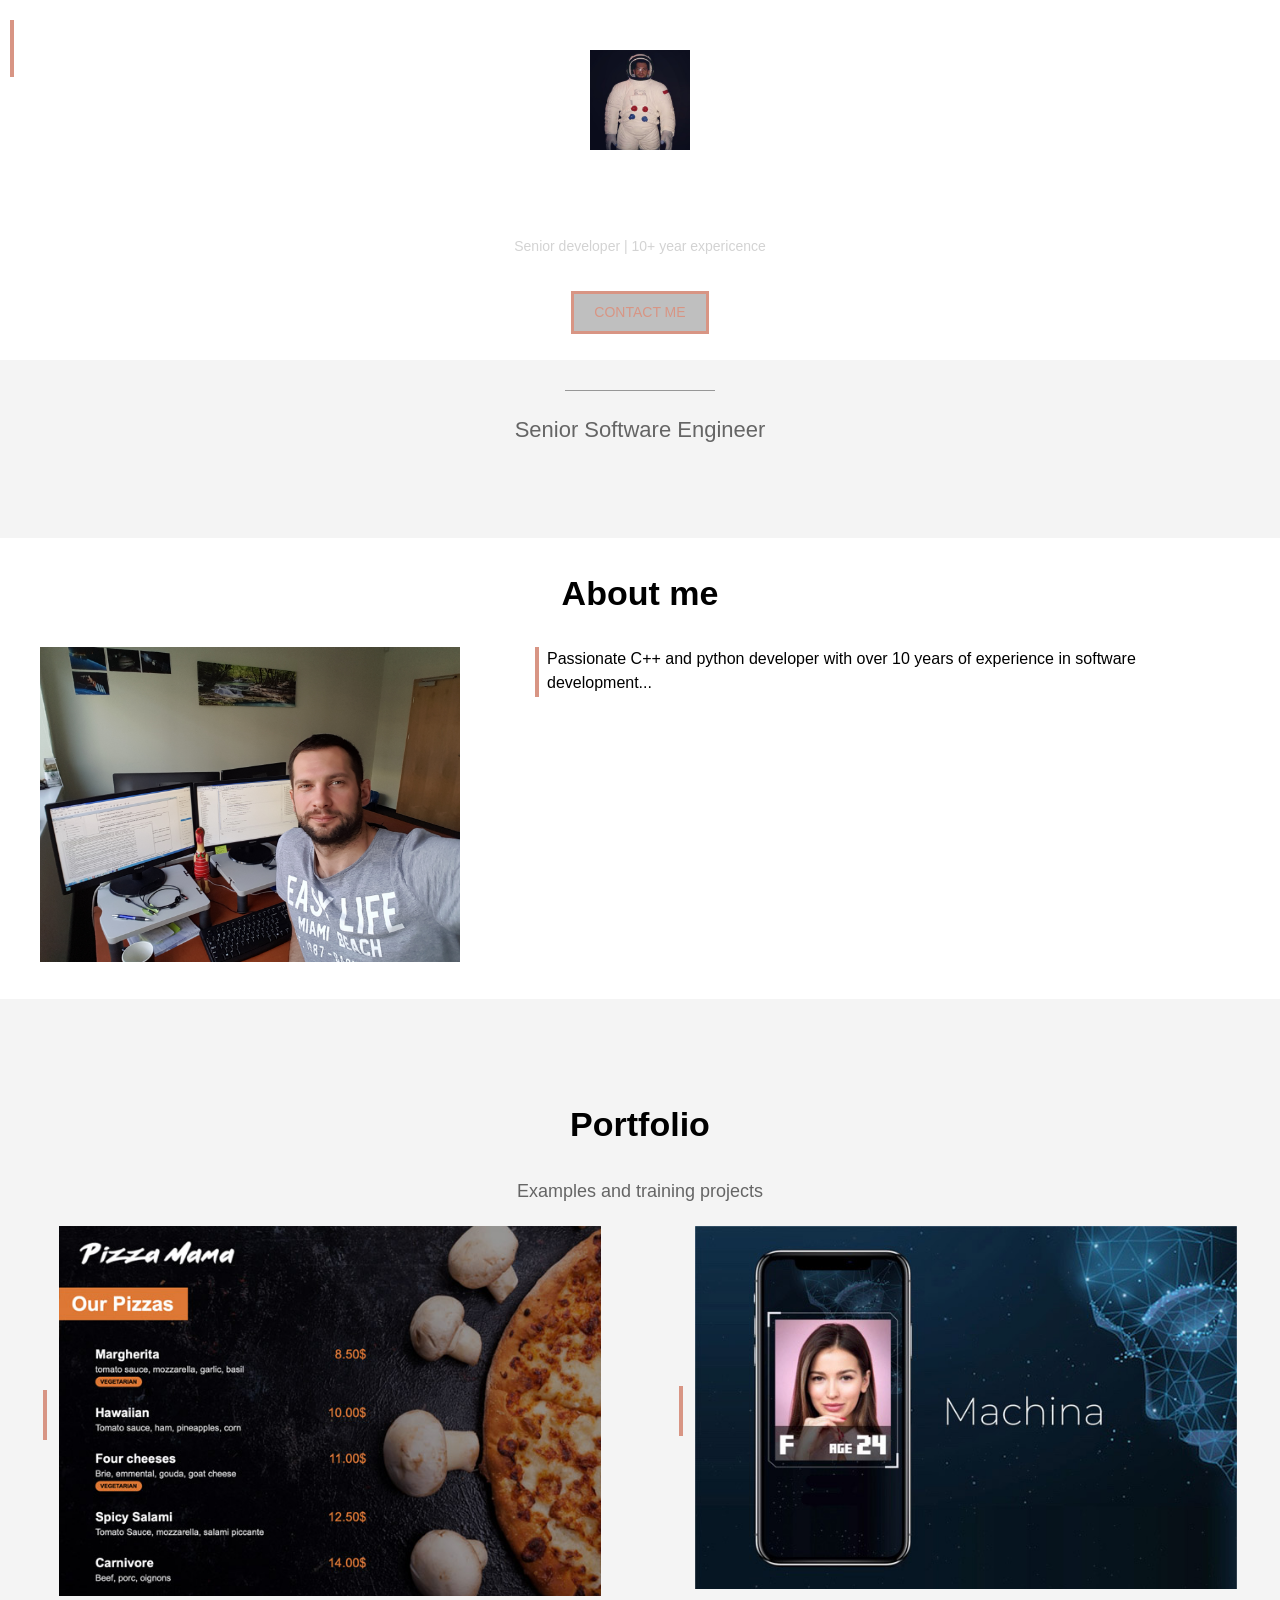
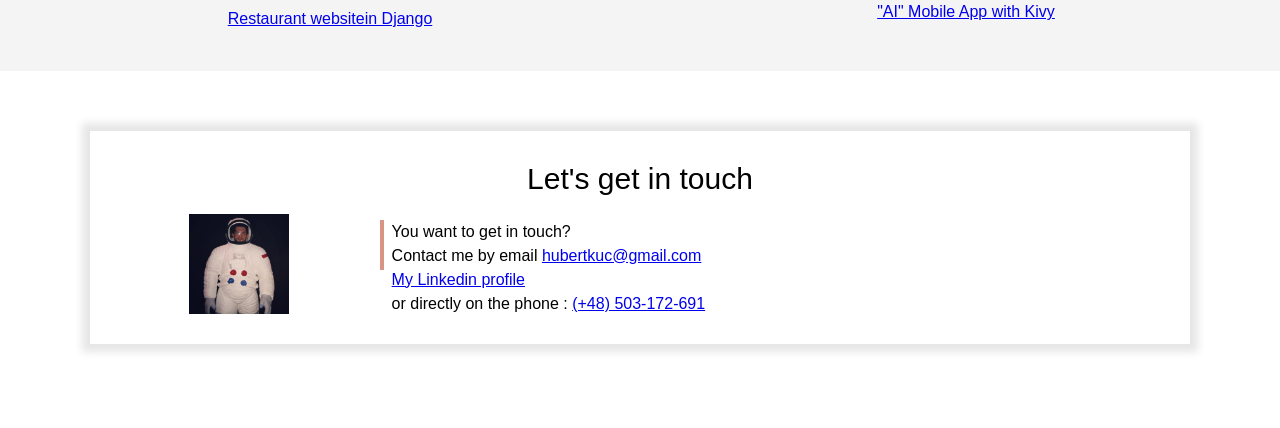
==== index.html @ 89663528 "initial commit" ====
<!DOCTYPE html>
<html lang="en">
<head>
    <meta charset="UTF-8">
    <meta name="viewport" content="width=device-width, initial-scale=1.0">
    <title>Hubert Kuc - Portfolio</title>
    <link rel="stylesheet" href="style.css">
</head>
<body>
    <!-- COVER -->
    <div class="cover">
        <img class="cover-profile" src="profile.png"/>
        <h1>Hubert Kuc</h1>
        <p>Senior developer | 10+ year expericence</p>
        
        <div style="text-align: center;" >
            <a class="contact-button" href="mailto:hubertkuc@gmail.com">CONTACT ME</a>
        </div>

        <div class="cover-contact">
            <a href="mailto:hubertkuc@gmail.com">hubertkuc@gmail.com</a>
            <a href="tel:+48503172691">(+48) 503-172-691</a>
        </div>
    </div>

    <!-- GRAY 1 -->
    <div class="section gray-section-1">
        <div class="separator"></div>
        <p>Senior Software Engineer</p>
    </div>

    <!-- WHITE -->
    <div class="section" style="overflow: auto;">
        <h2>About me</h2>
        <img class="col-content" src="profile2.jpg">
        <div class="col-content float-right">
            
            <div class="text-with-vertical-line">
                <p>Passionate C++ and python developer with over 10 years of experience in software development...</p>
            </div>
        </div>
        
    </div>

    <!-- GRAY 2 -->
    <div class="section gray-section-2">
        <h2>Portfolio</h2>
        <p>Examples and training projects</p>
        <table class="col-portfolio" style="display:inline-block">
            <tr>
                <td><div class="vertical-bar"></div></td>
                <td><a href="portfolio-restaurant-website.html"><img style="width: 100%" src="project1small.jpg"></a></td>
            </tr>
            <tr>
                <td></td>
                <td align="center"><a href="portfolio-restaurant-website.html">Restaurant websitein Django</a></td>
            </tr>

        </table>

        <table class="col-portfolio float-right">
            <tr>
                <td><div class="vertical-bar"></div></td>
                <td><a href="portfolio-ai-mobile-app.html"><img style="width: 100%" src="project2small.jpg"></a></td>
            </tr>
            <tr>
                <td></td>
                <td align="center"><a href="portfolio-ai-mobile-app.html">"AI" Mobile App with Kivy</a></td>
            </tr>

        </table>
    </div>

    <!-- WHITE -->
        <iframe src="contact-frame.html" scrolling="no" />

    
</body>
</html>
---- style.css ----
* {
    box-sizing: border-box;
}

:root {
    --color1:#D89584;
    --color2:#F4F4F4;
}

body {
    margin: 0;
    font-family: Arial;
    line-height: 1.5;
}

iframe {
    width: 100%;
    border: none;
    height: 350px;
}

div.cover {
    background: url(cover_overlay.png) no-repeat center/100% 100%,url(cover.jpg) no-repeat center/cover;
    height: 360px;
    position: relative;
}

img.cover-profile {
    height: 100px;
    position: relative;
    left: 50%;
    margin-left: -50px;
    margin-top: 50px;
}

h1 {
    color: white;
    text-align: center;
    font-size: 42px;
    margin-top: 8px;
    margin-bottom: 0;
}

div.cover p {
    color: lightgray;
    text-align: center;
    font-size: 14px;
    margin-top: 8px;
}

div.cover-contact {
    /* background-color: #FF000080; */
    position: absolute;
    top: 20px;
    left: 10px;
    border-left: 4px solid var(--color1);
    padding-left: 8px;
}

div.cover-contact a {
    display: block;
    margin-top: 0px;
    color: white;
    font-size: 14px;
}

div.cover-contact a:first-child {
    margin-bottom: 15px;
}

a.contact-button {
    color: var(--color1);
    border: 3px solid var(--color1);
    padding: 8px 20px;
    text-decoration: none;
    margin-top: 20px;
    display: inline-block;
    background-color: #00000040;
    font-size: 14px;
}

a.contact-button-portfolio {
    position: absolute;
    right:20px; 
    top:4px;
}

a.contact-button:hover {
    color: white;
    border: 3px solid white;
}

div.section {
    padding-left: 40px;
    padding-right: 40px;
    padding-top: 30px;
    padding-bottom: 30px;
}

div.gray-section-1 {
    background: url(triangle2white.svg) no-repeat center bottom -1px/100%;
    background-color: var(--color2);
    padding-bottom: 70px;
}

div.gray-section-2 {
    background: url(triangle1white.svg) no-repeat center top/100%;
    background-color: var(--color2);
    padding-top: 100px;
}

h2 {
    text-align: center;
    font-size: 34px;
    margin-top: 0;
}

div.separator {
    height: 1px;
    width: 150px;
    background-color: #979797;
    position: relative;
    left: 50%;
    margin-left: -75px;
}

div.gray-section-1 p {
    font-size: 22px;
    color: #656565;
    text-align: center;
    max-width: 380px;
    margin-left: auto;
    margin-right: auto;
}
div.gray-section-2 p {
    font-size: 18px;
    color: #656565;
    text-align: center;
    max-width: 380px;
    margin-left: auto;
    margin-right: auto;
}

img.col-content {
    width: 35%;
    height: auto;
}

div.col-content {
    width: 60%;
    padding-left: 15px;
}

.float-right {
    float: right;
}

div.text-with-vertical-line {
    border-left: 4px solid var(--color1);
    padding-left: 8px;
    height: 50px;
    display: inline-block;
}

div.text-with-vertical-line p {
    margin-top: 0;
}

div.vertical-bar {
    height: 50px;
    width: 4px;
    background-color: var(--color1);
    margin-right: 8px;
}

.col-portfolio {
    width: 47%;
}

div.frame {
    margin: 30px 50px;
    padding: 20px 30px;
    background-color: white;
    box-shadow: 0px 0px 8px 8px rgba(0, 0, 0, 0.1);
}

p.frame-title {
    font-size: 30px;
    margin-top: 5px;
    margin-bottom: 10px;
    text-align: center;
}

div.frame img {
    width: 100px;
}

/* PORTFOLIO */
.portfolio-header {
    height: 90px;
    background: url(header.jpg) no-repeat center/cover;
    position: relative;
}

.portfolio-header-title {
    font-size: 26px;
    font-weight: bold;
    color: white;
    padding-top: 4px;
    padding-left: 8px;
}

h1.portfolio {
    font-size: 46px;
    color: black;
    line-height: 1;
    padding-top: 12px;
}

h2.portfolio {
    font-size: 26px;
    color: black;
    font-weight: normal;
    margin-bottom: 0;
}

a.portfolio-back {
    color: var(--color1);
    margin-left: -10px;
}

img.portfolio {
    width: 70%;
    max-width: 475px;
}

.display-mobile {
    display: none;
}

/* RESPONSIVE DESIGN : MOBILE */
@media only screen and (max-width: 767px) {
    img.cover-profile {
        height: 90px;
        margin-top: 75px;
    }

    h1 {
        font-size: 38px;
        margin-top: 6px;
    }
    
    div.cover p {
        font-size: 13px;
        margin-top: 2px;
    }

    div.section {
        padding-left: 20px;
        padding-right: 20px;
    }
    
    div.gray-section-1 {
        padding-bottom: 40px;
    }

    h2 {
        font-size: 30px;
    }

    img.col-content {
        width: 80%;
    }
    
    div.col-content {
        width: 100%;
        padding-left: 0px;
        margin-top: 18px;
    }

    .col-portfolio {
        width: 100%;
        margin-bottom: 20px;
    }

    .float-right {
        float: none;
    }

    div.frame {
        margin: 0px 0px;
        padding: 0px 0px;
        box-shadow: none;
    }

    div.frame img {
        width: 70px;
    }

    /* PORTFOLIO - MOBILE */
    .portfolio-header-title {
        font-size: 20px;
        padding-top: 8px;
        padding-left: 6px;
    }

    a.contact-button {
        padding: 7px 15px;
        margin-top: 20px;
        font-size: 12px;
    }
    
    a.contact-button-portfolio {
        right:12px; 
        top:7px;
    }

    h1.portfolio {
        font-size: 40px;
    }
    
    h2.portfolio {
        font-size: 22px;
    }

    img.portfolio {
        width: 100%;
    }

    .display-mobile {
        display: block;
    }
}
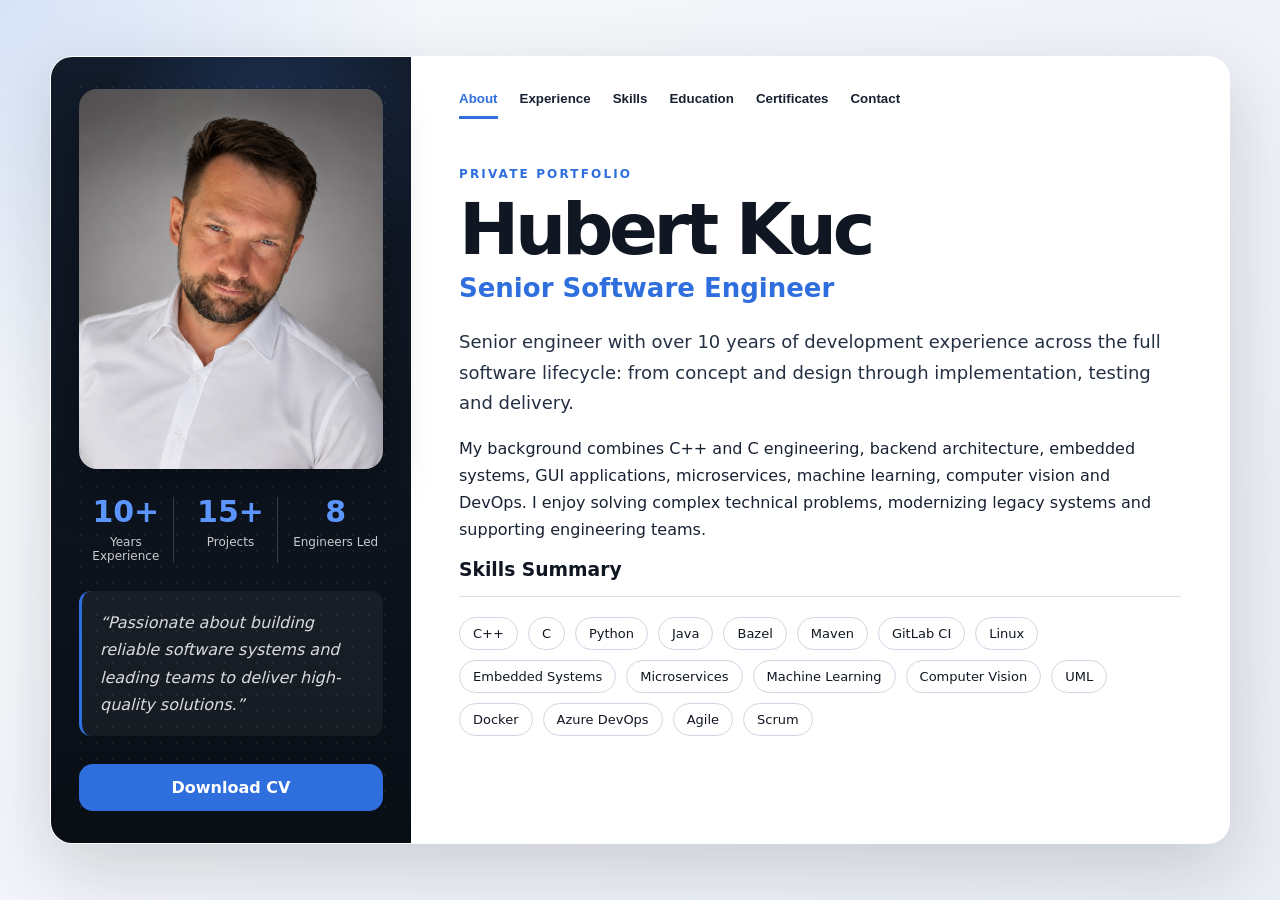
==== commit 7a8ec445: "adding new page" ====
--- a/index.html
+++ b/index.html
@@ -1,79 +1,164 @@
 <!DOCTYPE html>
 <html lang="en">
 <head>
-    <meta charset="UTF-8">
-    <meta name="viewport" content="width=device-width, initial-scale=1.0">
-    <title>Hubert Kuc - Portfolio</title>
-    <link rel="stylesheet" href="style.css">
+  <meta charset="UTF-8" />
+  <meta name="viewport" content="width=device-width, initial-scale=1.0" />
+  <title>Hubert Kuc | Senior Software Engineer</title>
+  <meta name="description" content="Private portfolio of Hubert Kuc, Senior Software Engineer specializing in C++, backend systems, embedded software, DevOps and engineering leadership." />
+  <link rel="stylesheet" href="styles.css" />
 </head>
 <body>
-    <!-- COVER -->
-    <div class="cover">
-        <img class="cover-profile" src="profile.png"/>
+  <main class="page-shell">
+    <aside class="profile-card">
+      <div class="photo-wrap">
+        <img src="assets/hubert-kuc-photo.jpeg" alt="Hubert Kuc portrait" />
+      </div>
+
+      <div class="stats">
+        <div><strong>10+</strong><span>Years Experience</span></div>
+        <div><strong>15+</strong><span>Projects</span></div>
+        <div><strong>8</strong><span>Engineers Led</span></div>
+      </div>
+
+      <blockquote>
+        “Passionate about building reliable software systems and leading teams to deliver high-quality solutions.”
+      </blockquote>
+
+      <a class="download-btn" href="assets/Hubert_Kuc_CV_2026.pdf" download>Download CV</a>
+    </aside>
+
+    <section class="content-card">
+      <nav class="tabs" aria-label="Portfolio sections">
+        <button class="tab active" data-tab="about">About</button>
+        <button class="tab" data-tab="experience">Experience</button>
+        <button class="tab" data-tab="skills">Skills</button>
+        <button class="tab" data-tab="education">Education</button>
+        <button class="tab" data-tab="certificates">Certificates</button>
+        <button class="tab" data-tab="contact">Contact</button>
+      </nav>
+
+      <section id="about" class="panel active">
+        <p class="eyebrow">Private portfolio</p>
         <h1>Hubert Kuc</h1>
-        <p>Senior developer | 10+ year expericence</p>
-        
-        <div style="text-align: center;" >
-            <a class="contact-button" href="mailto:hubertkuc@gmail.com">CONTACT ME</a>
+        <h2>Senior Software Engineer</h2>
+        <p class="lead">
+          Senior engineer with over 10 years of development experience across the full software lifecycle:
+          from concept and design through implementation, testing and delivery.
+        </p>
+        <p>
+          My background combines C++ and C engineering, backend architecture, embedded systems, GUI applications,
+          microservices, machine learning, computer vision and DevOps. I enjoy solving complex technical problems,
+          modernizing legacy systems and supporting engineering teams.
+        </p>
+
+        <h3>Skills Summary</h3>
+        <div class="chips">
+          <span>C++</span><span>C</span><span>Python</span><span>Java</span><span>Bazel</span>
+          <span>Maven</span><span>GitLab CI</span><span>Linux</span><span>Embedded Systems</span>
+          <span>Microservices</span><span>Machine Learning</span><span>Computer Vision</span>
+          <span>UML</span><span>Docker</span><span>Azure DevOps</span><span>Agile</span><span>Scrum</span>
         </div>
+      </section>
 
-        <div class="cover-contact">
-            <a href="mailto:hubertkuc@gmail.com">hubertkuc@gmail.com</a>
-            <a href="tel:+48503172691">(+48) 503-172-691</a>
+      <section id="experience" class="panel">
+        <p class="eyebrow">Professional path</p>
+        <h2>Experience</h2>
+        <div class="timeline">
+          <article>
+            <span class="date">08.2024 — 01.2026</span>
+            <h3>Goldman Sachs</h3>
+            <p><strong>Senior Software Engineer, Core Engineering</strong></p>
+            <p>Migration of legacy C++ and Java codebases to a unified build and CI ecosystem based on Bazel, Maven and GitLab CI. SME for complex build, linker and runtime issues.</p>
+            <p class="tech">Bazel · Maven · Bash · GDB · Valgrind · Python · GitLab CI · C++ · Java · DevOps</p>
+          </article>
+
+          <article>
+            <span class="date">05.2022 — 12.2023</span>
+            <h3>Mobica Ltd.</h3>
+            <p><strong>Group Manager</strong></p>
+            <p>Line manager for a group of 8 engineers: appraisals, salary reviews, development plans, 1:1s, project matching and managerial interviews.</p>
+            <p class="tech">People Management · Hiring · Mentoring · Development Plans</p>
+          </article>
+
+          <article>
+            <span class="date">09.2021 — 12.2023</span>
+            <h3>Mobica Ltd. / ABB US</h3>
+            <p><strong>Backend Developer / Architect / Team Leader</strong></p>
+            <p>Led an international team of 7 engineers working on modular software architecture for petroleum flow computers.</p>
+            <p class="tech">C++17 · Python · CMake · libuv · UML · Google Test · Protobuf · QEMU · Azure DevOps</p>
+          </article>
+
+          <article>
+            <span class="date">12.2020 — 08.2021</span>
+            <h3>Mobica Ltd. / Ingenico UK</h3>
+            <p><strong>Senior Software Engineer</strong></p>
+            <p>Development of microservices for cashless payments.</p>
+            <p class="tech">C++11 · Python · REST · SSL · SSH · Google Test · Jira · Confluence · Git</p>
+          </article>
+
+          <article>
+            <span class="date">04.2016 — 07.2020</span>
+            <h3>Airbus Defence and Space</h3>
+            <p><strong>Senior Software Engineer & Team Lead</strong></p>
+            <p>Development of central flight software components for JUICE and MetOP-SG projects. SRS, detailed UML design, implementation and unit tests.</p>
+            <p class="tech">C · UML · MISRA · ECSS · Test Coverage · Waterfall</p>
+          </article>
+
+          <article>
+            <span class="date">2013 — 2015</span>
+            <h3>Samsung Electronics</h3>
+            <p><strong>C++ Software Engineer</strong></p>
+            <p>STB UX/UI features for embedded Linux systems, including media/PVR library, signal scanning, EPG and channel list management.</p>
+            <p class="tech">C++ · Embedded Linux · GUI · Architecture</p>
+          </article>
         </div>
-    </div>
+      </section>
 
-    <!-- GRAY 1 -->
-    <div class="section gray-section-1">
-        <div class="separator"></div>
-        <p>Senior Software Engineer</p>
-    </div>
+      <section id="skills" class="panel">
+        <p class="eyebrow">Technical toolkit</p>
+        <h2>Skills</h2>
+        <div class="skill-grid">
+          <div><h3>Languages</h3><p>C++, C, Python, Java, UML</p></div>
+          <div><h3>Backend & Systems</h3><p>Microservices, REST, SSL, SSH, embedded systems, Linux, Windows</p></div>
+          <div><h3>Build & DevOps</h3><p>Bazel, Maven, CMake, GitLab CI, Docker, Containers, Azure DevOps, Bash</p></div>
+          <div><h3>Testing & Debugging</h3><p>Google Test, GDB, Valgrind, test coverage, linker/runtime diagnostics</p></div>
+          <div><h3>AI / Computer Vision</h3><p>YOLO, SSD, OpenCV, TensorFlow, pandas, NumPy</p></div>
+          <div><h3>Leadership</h3><p>Team leading, Scrum Master, line management, hiring, mentoring, appraisals</p></div>
+        </div>
+      </section>
 
-    <!-- WHITE -->
-    <div class="section" style="overflow: auto;">
-        <h2>About me</h2>
-        <img class="col-content" src="profile2.jpg">
-        <div class="col-content float-right">
-            
-            <div class="text-with-vertical-line">
-                <p>Passionate C++ and python developer with over 10 years of experience in software development...</p>
-            </div>
+      <section id="education" class="panel">
+        <p class="eyebrow">Academic background</p>
+        <h2>Education</h2>
+        <div class="cards">
+          <article><h3>Warsaw University of Technology</h3><p>Postgraduate Resources Management in IT, 2015</p></article>
+          <article><h3>Université Paris-Sud XI</h3><p>PhD Experimental Nuclear Physics, 2014</p></article>
+          <article><h3>AGH University of Science and Technology</h3><p>MSc Technical Nuclear Physics, 2009</p></article>
         </div>
-        
-    </div>
+      </section>
 
-    <!-- GRAY 2 -->
-    <div class="section gray-section-2">
-        <h2>Portfolio</h2>
-        <p>Examples and training projects</p>
-        <table class="col-portfolio" style="display:inline-block">
-            <tr>
-                <td><div class="vertical-bar"></div></td>
-                <td><a href="portfolio-restaurant-website.html"><img style="width: 100%" src="project1small.jpg"></a></td>
-            </tr>
-            <tr>
-                <td></td>
-                <td align="center"><a href="portfolio-restaurant-website.html">Restaurant websitein Django</a></td>
-            </tr>
+      <section id="certificates" class="panel">
+        <p class="eyebrow">Training</p>
+        <h2>Certificates & Courses</h2>
+        <div class="cards">
+          <article><h3>PRINCE2 Foundation Certificate</h3><p>Project management foundation certification.</p></article>
+          <article><h3>Professional Trainings</h3><p>DevOps, embedded development, Python, Django, pandas, Java, Spring Boot, microservices, machine learning and computer vision.</p></article>
+        </div>
+      </section>
 
-        </table>
+      <section id="contact" class="panel">
+        <p class="eyebrow">Get in touch</p>
+        <h2>Contact</h2>
+        <div class="contact-grid">
+          <a href="mailto:hubertkuc@gmail.com"><span>Email</span>hubertkuc@gmail.com</a>
+          <a href="tel:+48503172691"><span>Phone</span>(+48) 503-172-691</a>
+          <div><span>Location</span>Warsaw, Poland</div>
+          <div><span>Availability</span>Open to new opportunities</div>
+        </div>
+      </section>
+    </section>
+  </main>
 
-        <table class="col-portfolio float-right">
-            <tr>
-                <td><div class="vertical-bar"></div></td>
-                <td><a href="portfolio-ai-mobile-app.html"><img style="width: 100%" src="project2small.jpg"></a></td>
-            </tr>
-            <tr>
-                <td></td>
-                <td align="center"><a href="portfolio-ai-mobile-app.html">"AI" Mobile App with Kivy</a></td>
-            </tr>
-
-        </table>
-    </div>
-
-    <!-- WHITE -->
-        <iframe src="contact-frame.html" scrolling="no" />
-
-    
+  <script src="script.js"></script>
 </body>
-</html>+</html>
--- a/styles.css
+++ b/styles.css
@@ -0,0 +1,339 @@
+* {
+  box-sizing: border-box;
+}
+
+:root {
+  --bg: #eef1f6;
+  --card: #ffffff;
+  --dark: #101722;
+  --dark-2: #172132;
+  --muted: #667085;
+  --line: #d9dee8;
+  --accent: #2f6fdd;
+  --accent-soft: rgba(47,111,221,.12);
+  --shadow: 0 24px 70px rgba(16,23,34,.16);
+}
+
+body {
+  margin: 0;
+  min-height: 100vh;
+  font-family: Inter, ui-sans-serif, system-ui, -apple-system, BlinkMacSystemFont, "Segoe UI", sans-serif;
+  background:
+    radial-gradient(circle at top left, rgba(47,111,221,.16), transparent 28%),
+    linear-gradient(135deg, #f7f9fc 0%, #e9edf4 100%);
+  color: var(--dark);
+  display: flex;
+  align-items: center;
+  justify-content: center;
+  padding: 32px;
+}
+
+.page-shell {
+  width: min(1180px, 100%);
+  min-height: 720px;
+  display: grid;
+  grid-template-columns: 360px 1fr;
+  background: var(--card);
+  border-radius: 22px;
+  overflow: hidden;
+  box-shadow: var(--shadow);
+  border: 1px solid rgba(255,255,255,.8);
+}
+
+.profile-card {
+  background:
+    radial-gradient(circle at 60% 10%, rgba(72,128,233,.25), transparent 22%),
+    linear-gradient(180deg, #121c2b 0%, #090e15 100%);
+  color: white;
+  padding: 32px 28px;
+  position: relative;
+  display: flex;
+  flex-direction: column;
+  gap: 28px;
+}
+
+.profile-card::before {
+  content: "";
+  position: absolute;
+  inset: 22px;
+  background-image: radial-gradient(rgba(255,255,255,.16) 1px, transparent 1px);
+  background-size: 16px 16px;
+  opacity: .35;
+  pointer-events: none;
+}
+
+.photo-wrap {
+  position: relative;
+  z-index: 1;
+  border-radius: 18px;
+  overflow: hidden;
+  aspect-ratio: 4/5;
+  box-shadow: 0 18px 45px rgba(0,0,0,.35);
+}
+
+.photo-wrap img {
+  width: 100%;
+  height: 100%;
+  object-fit: cover;
+  object-position: 54% 28%;
+  display: block;
+}
+
+.stats {
+  position: relative;
+  z-index: 1;
+  display: grid;
+  grid-template-columns: repeat(3, 1fr);
+  gap: 10px;
+  text-align: center;
+}
+
+.stats div {
+  border-right: 1px solid rgba(255,255,255,.18);
+}
+
+.stats div:last-child {
+  border-right: none;
+}
+
+.stats strong {
+  display: block;
+  color: #5d95ff;
+  font-size: 30px;
+  line-height: 1;
+}
+
+.stats span {
+  margin-top: 8px;
+  display: block;
+  font-size: 12px;
+  color: rgba(255,255,255,.78);
+}
+
+blockquote {
+  position: relative;
+  z-index: 1;
+  margin: 0;
+  color: rgba(255,255,255,.84);
+  line-height: 1.7;
+  font-style: italic;
+  padding: 18px 18px;
+  border-left: 3px solid var(--accent);
+  background: rgba(255,255,255,.05);
+  border-radius: 12px;
+}
+
+.download-btn {
+  position: relative;
+  z-index: 1;
+  margin-top: auto;
+  display: inline-flex;
+  justify-content: center;
+  text-decoration: none;
+  color: white;
+  background: var(--accent);
+  padding: 14px 20px;
+  border-radius: 14px;
+  font-weight: 700;
+}
+
+.content-card {
+  padding: 34px 48px 42px;
+  overflow: hidden;
+}
+
+.tabs {
+  display: flex;
+  flex-wrap: wrap;
+  gap: 22px;
+  margin-bottom: 44px;
+  border-bottom: 1px solid transparent;
+}
+
+.tab {
+  border: 0;
+  background: transparent;
+  padding: 0 0 10px;
+  cursor: pointer;
+  font-weight: 650;
+  color: var(--dark-2);
+  border-bottom: 3px solid transparent;
+}
+
+.tab.active {
+  color: var(--accent);
+  border-color: var(--accent);
+}
+
+.panel {
+  display: none;
+  animation: fade .25s ease;
+}
+
+.panel.active {
+  display: block;
+}
+
+@keyframes fade {
+  from { opacity: 0; transform: translateY(6px); }
+  to { opacity: 1; transform: translateY(0); }
+}
+
+.eyebrow {
+  color: var(--accent);
+  text-transform: uppercase;
+  font-size: 12px;
+  letter-spacing: .18em;
+  font-weight: 800;
+  margin: 0 0 10px;
+}
+
+h1 {
+  font-size: clamp(44px, 6vw, 72px);
+  line-height: .95;
+  letter-spacing: -0.06em;
+  margin: 0 0 10px;
+}
+
+h2 {
+  color: var(--accent);
+  font-size: 26px;
+  margin: 0 0 24px;
+}
+
+h3 {
+  margin: 0 0 10px;
+}
+
+p {
+  color: var(--dark-2);
+  line-height: 1.7;
+  margin: 0 0 16px;
+}
+
+.lead {
+  font-size: 18px;
+  color: #243043;
+}
+
+.chips {
+  display: flex;
+  flex-wrap: wrap;
+  gap: 10px;
+  margin-top: 16px;
+  padding-top: 20px;
+  border-top: 1px solid var(--line);
+}
+
+.chips span {
+  border: 1px solid #cfd6e3;
+  border-radius: 999px;
+  padding: 8px 13px;
+  background: #fff;
+  font-size: 13px;
+}
+
+.timeline {
+  position: relative;
+  display: grid;
+  gap: 20px;
+  max-height: 560px;
+  overflow: auto;
+  padding-right: 12px;
+}
+
+.timeline article {
+  border-left: 3px solid var(--accent);
+  background: #f8faff;
+  padding: 20px 22px;
+  border-radius: 0 16px 16px 0;
+}
+
+.date {
+  display: inline-block;
+  color: var(--accent);
+  font-weight: 800;
+  font-size: 13px;
+  margin-bottom: 8px;
+}
+
+.tech {
+  color: var(--muted);
+  font-size: 14px;
+  margin-bottom: 0;
+}
+
+.skill-grid {
+  display: grid;
+  grid-template-columns: repeat(2, minmax(0, 1fr));
+  gap: 16px;
+}
+
+.skill-grid div,
+.cards article,
+.contact-grid > * {
+  border: 1px solid var(--line);
+  border-radius: 18px;
+  padding: 20px;
+  background: #fbfcff;
+}
+
+.cards {
+  display: grid;
+  gap: 16px;
+}
+
+.contact-grid {
+  display: grid;
+  grid-template-columns: repeat(2, minmax(0, 1fr));
+  gap: 16px;
+}
+
+.contact-grid a,
+.contact-grid div {
+  color: var(--dark);
+  text-decoration: none;
+  font-weight: 700;
+}
+
+.contact-grid span {
+  display: block;
+  color: var(--muted);
+  font-size: 12px;
+  text-transform: uppercase;
+  letter-spacing: .12em;
+  margin-bottom: 8px;
+}
+
+@media (max-width: 900px) {
+  body {
+    padding: 16px;
+    align-items: flex-start;
+  }
+
+  .page-shell {
+    grid-template-columns: 1fr;
+  }
+
+  .profile-card {
+    min-height: auto;
+  }
+
+  .photo-wrap {
+    max-height: 430px;
+  }
+
+  .content-card {
+    padding: 28px 22px 34px;
+  }
+
+  .tabs {
+    gap: 14px;
+    margin-bottom: 30px;
+  }
+
+  .skill-grid,
+  .contact-grid {
+    grid-template-columns: 1fr;
+  }
+}
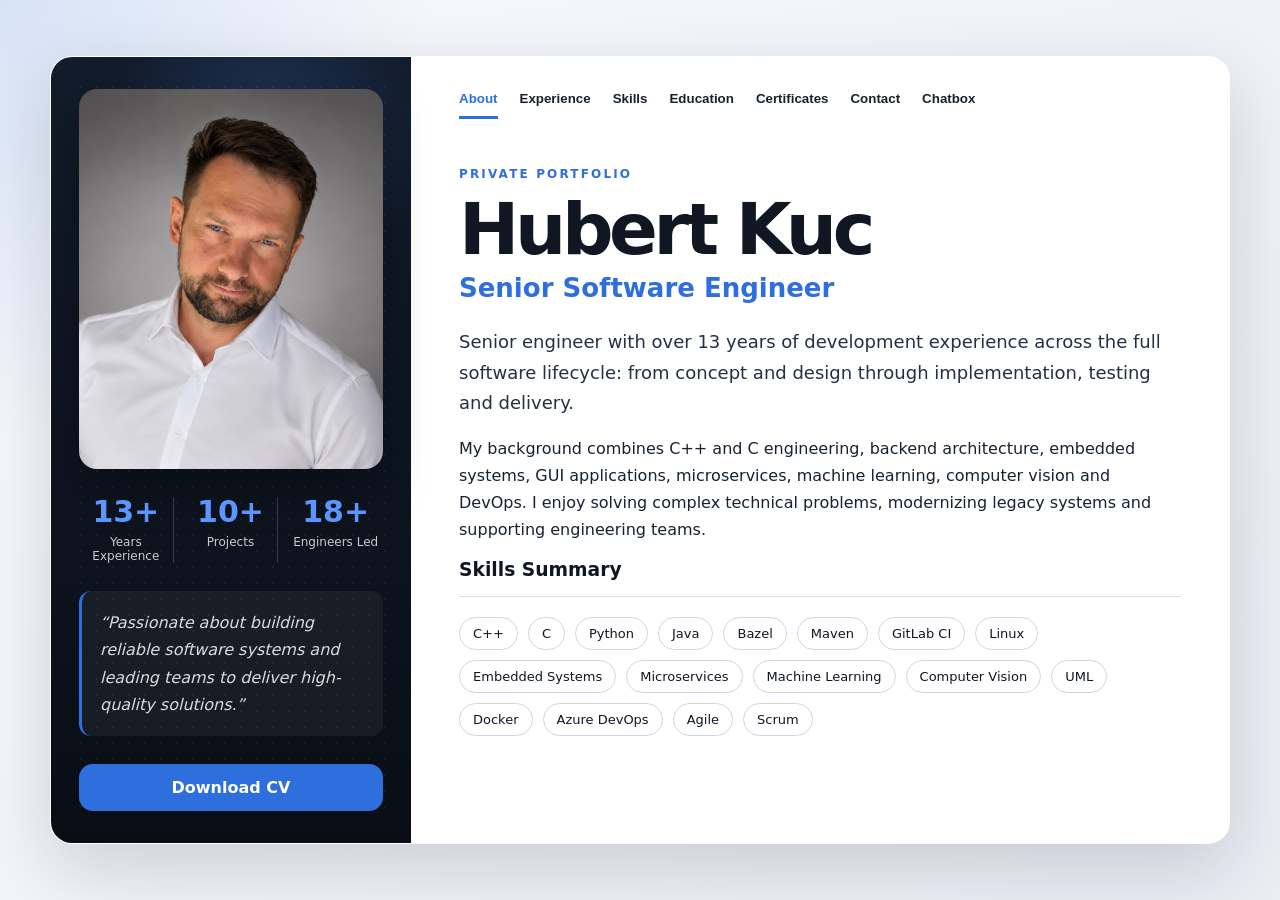
==== commit 355c21ca: "chatbox update and minor number changes" ====
--- a/index.html
+++ b/index.html
@@ -15,9 +15,9 @@
       </div>
 
       <div class="stats">
-        <div><strong>10+</strong><span>Years Experience</span></div>
-        <div><strong>15+</strong><span>Projects</span></div>
-        <div><strong>8</strong><span>Engineers Led</span></div>
+        <div><strong>13+</strong><span>Years Experience</span></div>
+        <div><strong>10+</strong><span>Projects</span></div>
+        <div><strong>18+</strong><span>Engineers Led</span></div>
       </div>
 
       <blockquote>
@@ -35,6 +35,7 @@
         <button class="tab" data-tab="education">Education</button>
         <button class="tab" data-tab="certificates">Certificates</button>
         <button class="tab" data-tab="contact">Contact</button>
+        <button class="tab" data-tab="chatbox">Chatbox</button>
       </nav>
 
       <section id="about" class="panel active">
@@ -42,7 +43,7 @@
         <h1>Hubert Kuc</h1>
         <h2>Senior Software Engineer</h2>
         <p class="lead">
-          Senior engineer with over 10 years of development experience across the full software lifecycle:
+          Senior engineer with over 13 years of development experience across the full software lifecycle:
           from concept and design through implementation, testing and delivery.
         </p>
         <p>
@@ -156,6 +157,49 @@
           <div><span>Availability</span>Open to new opportunities</div>
         </div>
       </section>
+      <section id="chatbox" class="panel">
+        <p class="eyebrow">My AI Assistant</p>
+        <h2>Rupert</h2>
+        <p class="lead">
+          My AI assistant to answer questions screening questions about my CV, projects, technical experience, leadership background and availability.
+        </p>
+
+        <div class="chat-widget" aria-label="AI assistant chatbox">
+          <div class="chat-header">
+            <div>
+              <strong>Rupert AI Assistant</strong>
+              <span>CV · Experience · Projects · Availability</span>
+            </div>
+            <span class="chat-status">Online</span>
+          </div>
+
+          <div id="chat-messages" class="chat-messages" aria-live="polite">
+            <div class="chat-row assistant">
+              <div class="chat-avatar">AI</div>
+              <div class="chat-bubble assistant">
+                Hi, I am Hubert's AI assistant. How can I help?
+              </div>
+            </div>
+          </div>
+
+          <div class="chat-actions">
+            <button id="chat-voice" class="voice-button" type="button" aria-label="Start voice conversation">
+              🎙 Voice conversation
+            </button>
+            <span id="voice-status" class="voice-status">Voice mode preview</span>
+          </div>
+
+          <div class="chat-input-row">
+            <input
+              id="chat-question"
+              type="text"
+              placeholder="Type a question or use voice conversation..."
+              autocomplete="off"
+            />
+            <button id="chat-send" type="button">Send</button>
+          </div>
+        </div>
+      </section>
     </section>
   </main>
 
--- a/styles.css
+++ b/styles.css
@@ -337,3 +337,256 @@
     grid-template-columns: 1fr;
   }
 }
+/* Add this at the end of styles.css */
+.chat-widget {
+  margin-top: 24px;
+  border: 1px solid rgba(255, 255, 255, 0.18);
+  border-radius: 26px;
+  padding: 18px;
+  background:
+    radial-gradient(circle at top left, rgba(255, 255, 255, 0.08), transparent 32%),
+    rgba(255, 255, 255, 0.045);
+  box-shadow: 0 24px 70px rgba(0, 0, 0, 0.22);
+}
+
+.chat-header {
+  display: flex;
+  justify-content: space-between;
+  align-items: center;
+  gap: 16px;
+  padding: 4px 6px 16px;
+  border-bottom: 1px solid rgba(255, 255, 255, 0.12);
+  margin-bottom: 14px;
+}
+
+.chat-header strong,
+.chat-header span {
+  display: block;
+}
+
+.chat-header strong {
+  font-size: 0.98rem;
+}
+
+.chat-header span {
+  margin-top: 4px;
+  opacity: 0.72;
+  font-size: 0.82rem;
+}
+
+.chat-status {
+  flex: 0 0 auto;
+  padding: 6px 10px;
+  border-radius: 999px;
+  background: rgba(72, 255, 173, 0.12);
+  border: 1px solid rgba(72, 255, 173, 0.28);
+  font-size: 0.78rem;
+  font-weight: 700;
+}
+
+.chat-messages {
+  height: 370px;
+  overflow-y: auto;
+  display: flex;
+  flex-direction: column;
+  gap: 16px;
+  padding: 10px 4px 14px;
+  margin-bottom: 14px;
+}
+
+.chat-row {
+  display: flex;
+  align-items: flex-end;
+  gap: 10px;
+}
+
+.chat-row.user {
+  justify-content: flex-end;
+}
+
+.chat-row.assistant {
+  justify-content: flex-start;
+}
+
+.chat-avatar {
+  width: 34px;
+  height: 34px;
+  flex: 0 0 34px;
+  border-radius: 50%;
+  display: grid;
+  place-items: center;
+  font-size: 0.72rem;
+  font-weight: 800;
+  background: rgba(255, 255, 255, 0.1);
+  border: 1px solid rgba(255, 255, 255, 0.18);
+}
+
+.chat-bubble {
+  position: relative;
+  max-width: 78%;
+  padding: 14px 16px;
+  border-radius: 20px;
+  line-height: 1.5;
+  white-space: pre-wrap;
+  box-shadow: 0 12px 26px rgba(0, 0, 0, 0.18);
+}
+
+.chat-bubble.user {
+  background: #ffffff;
+  color: #101010;
+  border: 1px solid rgba(255, 255, 255, 0.96);
+  border-bottom-right-radius: 6px;
+}
+
+.chat-bubble.assistant {
+  background: rgba(255, 255, 255, 0.11);
+  color: inherit;
+  border: 1px solid rgba(255, 255, 255, 0.18);
+  border-bottom-left-radius: 6px;
+}
+
+.chat-bubble.user::after,
+.chat-bubble.assistant::after {
+  content: "";
+  position: absolute;
+  bottom: 5px;
+  width: 12px;
+  height: 12px;
+  transform: rotate(45deg);
+}
+
+.chat-bubble.user::after {
+  right: -5px;
+  background: #ffffff;
+  border-top: 1px solid rgba(255, 255, 255, 0.96);
+  border-right: 1px solid rgba(255, 255, 255, 0.96);
+}
+
+.chat-bubble.assistant::after {
+  left: -5px;
+  background: rgba(255, 255, 255, 0.11);
+  border-left: 1px solid rgba(255, 255, 255, 0.18);
+  border-bottom: 1px solid rgba(255, 255, 255, 0.18);
+}
+
+.chat-actions {
+  display: flex;
+  align-items: center;
+  gap: 12px;
+  margin: 4px 0 14px;
+  flex-wrap: wrap;
+}
+
+.voice-button {
+  min-height: 42px;
+  border: 1px solid rgba(255, 255, 255, 0.24);
+  border-radius: 999px;
+  padding: 0 16px;
+  cursor: pointer;
+  font-weight: 800;
+  background: rgba(255, 255, 255, 0.08);
+  color: inherit;
+  box-shadow: 0 10px 24px rgba(0, 0, 0, 0.16);
+}
+
+.voice-button:hover {
+  border-color: rgba(255, 255, 255, 0.48);
+  background: rgba(255, 255, 255, 0.13);
+}
+
+.voice-button.listening {
+  border-color: rgba(255, 92, 92, 0.7);
+  background: rgba(255, 92, 92, 0.16);
+}
+
+.voice-button.disabled {
+  opacity: 0.55;
+  cursor: not-allowed;
+}
+
+.voice-status {
+  opacity: 0.72;
+  font-size: 0.84rem;
+}
+
+.chat-input-row {
+  display: flex;
+  gap: 10px;
+  padding: 10px;
+  border-radius: 999px;
+  background: rgba(255, 255, 255, 0.08);
+  border: 1px solid rgba(255, 255, 255, 0.22);
+  box-shadow:
+    inset 0 0 0 1px rgba(255, 255, 255, 0.05),
+    0 16px 38px rgba(0, 0, 0, 0.2);
+}
+
+.chat-input-row:focus-within {
+  border-color: rgba(255, 255, 255, 0.55);
+  box-shadow:
+    0 0 0 4px rgba(255, 255, 255, 0.08),
+    0 16px 38px rgba(0, 0, 0, 0.2);
+}
+
+.chat-input-row input {
+  flex: 1;
+  min-height: 48px;
+  border-radius: 999px;
+  border: 1px solid rgba(255, 255, 255, 0.2);
+  padding: 0 18px;
+  background: rgba(255, 255, 255, 0.92);
+  color: #111111;
+  outline: none;
+  font-size: 0.96rem;
+}
+
+.chat-input-row input::placeholder {
+  color: rgba(0, 0, 0, 0.48);
+}
+
+.chat-input-row input:focus {
+  border-color: rgba(0, 0, 0, 0.32);
+  background: #ffffff;
+}
+
+.chat-input-row button {
+  min-height: 48px;
+  border: 0;
+  border-radius: 999px;
+  padding: 0 22px;
+  cursor: pointer;
+  font-weight: 800;
+  background: #ffffff;
+  color: #111111;
+}
+
+.chat-input-row button:disabled,
+.chat-input-row input:disabled {
+  opacity: 0.65;
+  cursor: not-allowed;
+}
+
+@media (max-width: 640px) {
+  .chat-header {
+    align-items: flex-start;
+    flex-direction: column;
+  }
+
+  .chat-messages {
+    height: 310px;
+  }
+
+  .chat-input-row {
+    flex-direction: column;
+    border-radius: 22px;
+  }
+
+  .chat-bubble {
+    max-width: 82%;
+  }
+
+  .chat-actions {
+    align-items: flex-start;
+    flex-direction: column;
+  }
+}
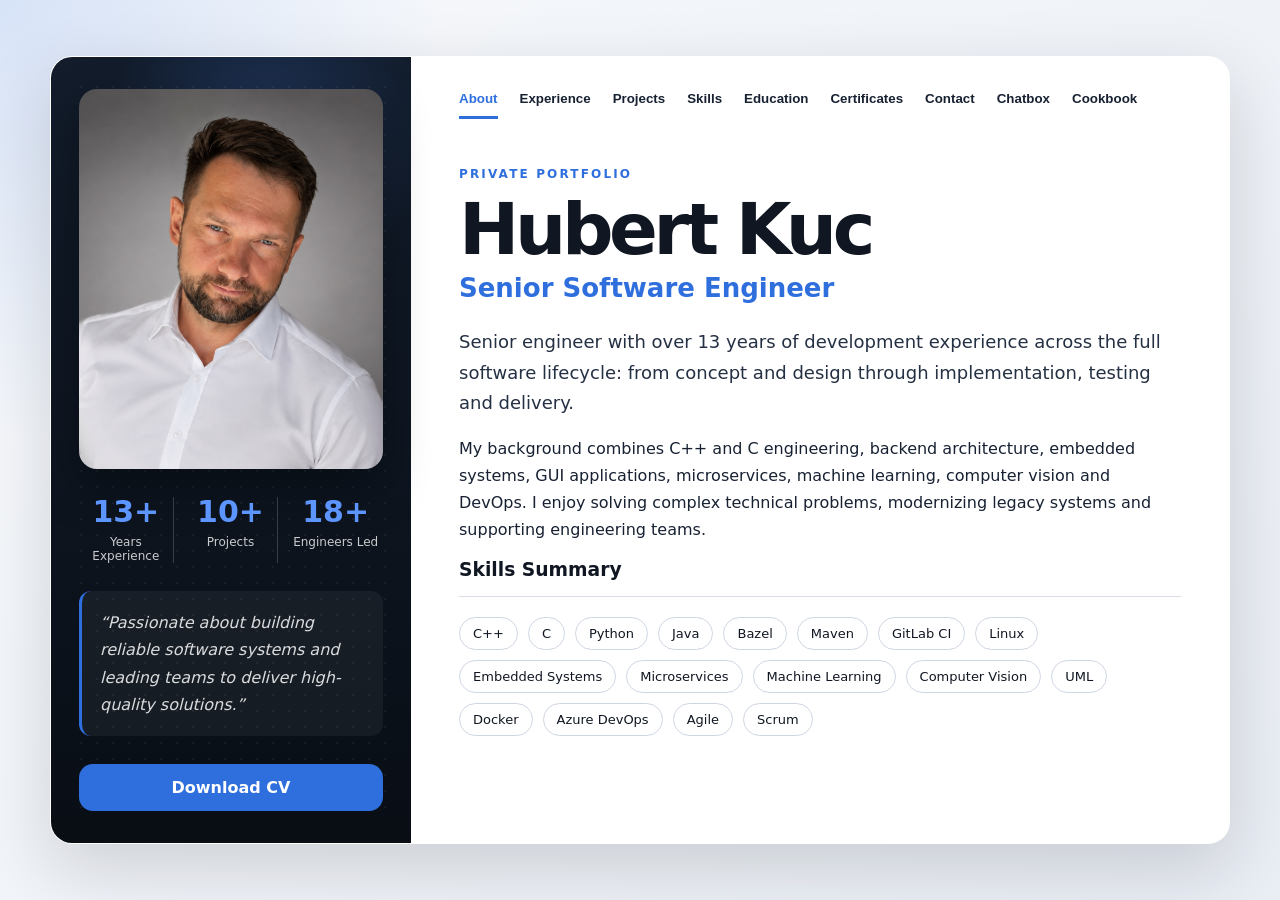
==== commit e7d70e4f: "adding projects and cookbook" ====
--- a/index.html
+++ b/index.html
@@ -31,11 +31,13 @@
       <nav class="tabs" aria-label="Portfolio sections">
         <button class="tab active" data-tab="about">About</button>
         <button class="tab" data-tab="experience">Experience</button>
+        <button class="tab" data-tab="projects">Projects</button>
         <button class="tab" data-tab="skills">Skills</button>
         <button class="tab" data-tab="education">Education</button>
         <button class="tab" data-tab="certificates">Certificates</button>
         <button class="tab" data-tab="contact">Contact</button>
         <button class="tab" data-tab="chatbox">Chatbox</button>
+        <button class="tab" data-tab="cookbook">Cookbook</button>
       </nav>
 
       <section id="about" class="panel active">
@@ -115,6 +117,56 @@
         </div>
       </section>
 
+      <section id="projects" class="panel">
+        <p class="eyebrow">My work</p>
+        <h2>Projects</h2>
+        <div class="projects-grid">
+          <article class="project-card">
+            <div class="project-thumb">🤖 RUPERT · AI ASSISTANT</div>
+            <div class="project-body">
+              <h3>Rupert — AI Portfolio Assistant <span class="project-badge">Live</span></h3>
+              <p>RAG assistant that answers recruiter questions about my CV, projects and availability. Powers the Chatbox tab on this site.</p>
+              <div class="chips">
+                <span>FastAPI</span><span>LangChain</span><span>Gemini</span><span>ChromaDB</span><span>Docker</span>
+              </div>
+              <div class="project-links">
+                <button class="project-btn primary" type="button" data-goto-tab="chatbox">Try it — Chatbox</button>
+                <a class="project-btn ghost" href="https://github.com/hubb83/ai-assistant-chatbox" target="_blank" rel="noopener">GitHub</a>
+              </div>
+            </div>
+          </article>
+
+          <article class="project-card">
+            <div class="project-thumb">🍳 COOKBOOK AI</div>
+            <div class="project-body">
+              <h3>Cookbook AI</h3>
+              <p>Recognizes ingredients from a photo (including iPhone HEIC) and suggests 3 recipes. Multimodal Gemini with server-side image preprocessing.</p>
+              <div class="chips">
+                <span>Gemini Vision</span><span>LangChain</span><span>FastAPI</span><span>Pillow</span>
+              </div>
+              <div class="project-links">
+                <button class="project-btn primary" type="button" data-goto-tab="cookbook">Try it — Cooking recipes</button>
+                <a class="project-btn ghost" href="https://github.com/hubb83/cookbook-app" target="_blank" rel="noopener">GitHub</a>
+              </div>
+            </div>
+          </article>
+
+          <article class="project-card">
+            <div class="project-thumb">🌐 PORTFOLIO SITE</div>
+            <div class="project-body">
+              <h3>Portfolio Website</h3>
+              <p>This site: a static frontend on GitHub Pages integrated with an AI backend — tabbed CV, chatbox and voice mode preview.</p>
+              <div class="chips">
+                <span>HTML</span><span>CSS</span><span>JavaScript</span><span>GitHub Pages</span>
+              </div>
+              <div class="project-links">
+                <a class="project-btn ghost" href="https://github.com/hubb83/hubb83.github.io" target="_blank" rel="noopener">GitHub</a>
+              </div>
+            </div>
+          </article>
+        </div>
+      </section>
+
       <section id="skills" class="panel">
         <p class="eyebrow">Technical toolkit</p>
         <h2>Skills</h2>
@@ -200,6 +252,54 @@
           </div>
         </div>
       </section>
+      <section id="cookbook" class="panel">
+        <p class="eyebrow">AI Cookbook</p>
+        <h2>Cookbook</h2>
+        <p class="lead">
+          Upload a photo of your ingredients — AI identifies them and suggests 3 recipes. Add or adjust ingredients manually if you like.
+        </p>
+
+        <div class="subtabs" role="tablist" aria-label="Cookbook views">
+          <button id="cb-tab-search" class="subtab active" type="button" data-cbview="search">🔍 New search</button>
+          <button id="cb-tab-saved" class="subtab" type="button" data-cbview="saved">📖 Saved recipes</button>
+        </div>
+
+        <div id="cb-view-search" class="cb-view active">
+          <div id="cb-dropzone" class="dropzone" tabindex="0">
+            <input id="cb-file" type="file" accept="image/*,.heic,.heif" hidden />
+            <div id="cb-dz-empty">
+              <div class="dz-ico">📷</div>
+              <strong>Drop an ingredients photo here</strong>
+              <em>JPEG · PNG · WebP · HEIC (iPhone) — up to 25 MB</em>
+              <div class="dz-actions">
+                <button id="cb-choose" class="project-btn primary" type="button">Choose photo</button>
+              </div>
+            </div>
+            <div id="cb-dz-preview" hidden>
+              <img id="cb-preview-img" alt="Selected ingredients photo preview" />
+              <span id="cb-preview-name"></span>
+              <button id="cb-remove-photo" class="project-btn ghost" type="button">✕ Remove photo</button>
+            </div>
+          </div>
+
+          <label class="cb-label" for="cb-tag-input">Ingredients (optional — press Enter to add)</label>
+          <div id="cb-tags" class="tags-input">
+            <input id="cb-tag-input" type="text" placeholder="e.g. eggs, bacon…" autocomplete="off" />
+          </div>
+
+          <div class="cb-actions">
+            <button id="cb-analyze" class="project-btn primary" type="button">Find recipes</button>
+            <span id="cb-status" class="cb-status"></span>
+          </div>
+
+          <div id="cb-results"></div>
+        </div>
+
+        <div id="cb-view-saved" class="cb-view">
+          <div id="cb-saved-status" class="cb-status"></div>
+          <div id="cb-saved-list" class="saved-grid"></div>
+        </div>
+      </section>
     </section>
   </main>
 
--- a/styles.css
+++ b/styles.css
@@ -305,6 +305,389 @@
   margin-bottom: 8px;
 }
 
+.projects-grid {
+  display: grid;
+  grid-template-columns: repeat(2, minmax(0, 1fr));
+  gap: 18px;
+  max-height: 560px;
+  overflow: auto;
+  padding-right: 12px;
+}
+
+.project-card {
+  border: 1px solid var(--line);
+  border-radius: 18px;
+  background: #fbfcff;
+  overflow: hidden;
+  display: flex;
+  flex-direction: column;
+  transition: transform .15s ease, box-shadow .15s ease;
+}
+
+.project-card:hover {
+  transform: translateY(-4px);
+  box-shadow: 0 18px 40px rgba(16,23,34,.12);
+}
+
+.project-thumb {
+  min-height: 110px;
+  background: linear-gradient(135deg, #16233a 0%, var(--accent) 130%);
+  color: rgba(255,255,255,.92);
+  display: grid;
+  place-items: center;
+  font-weight: 800;
+  font-size: 14px;
+  letter-spacing: .05em;
+}
+
+.project-body {
+  padding: 18px 20px 20px;
+  display: flex;
+  flex-direction: column;
+  flex: 1;
+}
+
+.project-body h3 {
+  font-size: 17px;
+  margin-bottom: 6px;
+}
+
+.project-body p {
+  font-size: 14px;
+  margin-bottom: 0;
+}
+
+.project-body .chips {
+  border-top: 0;
+  padding-top: 0;
+  margin-top: 12px;
+  gap: 8px;
+}
+
+.project-body .chips span {
+  padding: 5px 11px;
+  font-size: 12.5px;
+}
+
+.project-badge {
+  display: inline-block;
+  vertical-align: 2px;
+  font-size: 11px;
+  font-weight: 800;
+  letter-spacing: .08em;
+  text-transform: uppercase;
+  padding: 3px 9px;
+  border-radius: 999px;
+  background: rgba(72, 199, 116, .14);
+  color: #1d7a43;
+  border: 1px solid rgba(72,199,116,.35);
+}
+
+.project-links {
+  display: flex;
+  gap: 10px;
+  margin-top: auto;
+  padding-top: 14px;
+}
+
+.project-btn {
+  display: inline-flex;
+  align-items: center;
+  gap: 6px;
+  text-decoration: none;
+  font-weight: 700;
+  font-size: 13.5px;
+  font-family: inherit;
+  padding: 9px 16px;
+  border-radius: 10px;
+  cursor: pointer;
+}
+
+.project-btn.primary {
+  background: var(--accent);
+  color: #fff;
+  border: 0;
+}
+
+.project-btn.ghost {
+  border: 1px solid var(--line);
+  color: var(--dark-2);
+  background: #fff;
+}
+
+/* ===== Cookbook tab ===== */
+.subtabs {
+  display: inline-flex;
+  background: var(--bg);
+  border-radius: 999px;
+  padding: 4px;
+  gap: 4px;
+  margin-bottom: 20px;
+}
+
+.subtab {
+  border: 0;
+  border-radius: 999px;
+  padding: 8px 18px;
+  font-weight: 700;
+  font-size: 13.5px;
+  font-family: inherit;
+  background: transparent;
+  color: var(--muted);
+  cursor: pointer;
+}
+
+.subtab.active {
+  background: #fff;
+  color: var(--accent);
+  box-shadow: 0 4px 12px rgba(16,23,34,.08);
+}
+
+.cb-view {
+  display: none;
+}
+
+.cb-view.active {
+  display: block;
+  animation: fade .25s ease;
+}
+
+.dropzone {
+  border: 2px dashed #b9c6de;
+  border-radius: 18px;
+  background: #f8faff;
+  padding: 28px 20px;
+  text-align: center;
+  color: var(--muted);
+  cursor: pointer;
+}
+
+.dropzone.dragover {
+  border-color: var(--accent);
+  background: var(--accent-soft);
+}
+
+.dz-ico {
+  font-size: 34px;
+  margin-bottom: 8px;
+}
+
+.dropzone strong {
+  color: var(--dark-2);
+  display: block;
+  margin-bottom: 4px;
+}
+
+.dropzone em {
+  font-size: 12.5px;
+  font-style: normal;
+}
+
+.dz-actions {
+  margin-top: 14px;
+}
+
+#cb-dz-preview[hidden],
+#cb-dz-empty[hidden] {
+  display: none;
+}
+
+#cb-dz-preview {
+  display: flex;
+  align-items: center;
+  gap: 14px;
+  justify-content: center;
+  flex-wrap: wrap;
+}
+
+#cb-preview-img {
+  max-height: 110px;
+  max-width: 180px;
+  border-radius: 12px;
+  box-shadow: 0 10px 24px rgba(16,23,34,.15);
+}
+
+#cb-preview-name {
+  font-size: 13px;
+  color: var(--dark-2);
+  max-width: 220px;
+  overflow: hidden;
+  text-overflow: ellipsis;
+  white-space: nowrap;
+}
+
+.cb-label {
+  display: block;
+  margin: 18px 0 8px;
+  font-size: 12.5px;
+  font-weight: 700;
+  color: var(--muted);
+  text-transform: uppercase;
+  letter-spacing: .08em;
+}
+
+.tags-input {
+  display: flex;
+  flex-wrap: wrap;
+  gap: 8px;
+  align-items: center;
+  border: 1px solid var(--line);
+  border-radius: 14px;
+  background: #fff;
+  padding: 10px 12px;
+}
+
+.tags-input:focus-within {
+  border-color: var(--accent);
+  box-shadow: 0 0 0 3px var(--accent-soft);
+}
+
+.tags-input input {
+  flex: 1;
+  min-width: 140px;
+  border: 0;
+  outline: none;
+  font-size: 14px;
+  font-family: inherit;
+  padding: 4px;
+}
+
+.tag {
+  display: inline-flex;
+  align-items: center;
+  gap: 6px;
+  background: var(--accent-soft);
+  color: var(--accent);
+  border: 1px solid rgba(47,111,221,.3);
+  border-radius: 999px;
+  padding: 5px 6px 5px 12px;
+  font-size: 13px;
+  font-weight: 600;
+}
+
+.tag button {
+  border: 0;
+  background: rgba(47,111,221,.15);
+  color: var(--accent);
+  border-radius: 50%;
+  width: 18px;
+  height: 18px;
+  line-height: 1;
+  font-size: 11px;
+  cursor: pointer;
+  display: grid;
+  place-items: center;
+}
+
+.tag button:hover {
+  background: var(--accent);
+  color: #fff;
+}
+
+.cb-actions {
+  display: flex;
+  align-items: center;
+  gap: 14px;
+  margin-top: 18px;
+}
+
+.cb-status {
+  font-size: 13.5px;
+  color: var(--muted);
+}
+
+.cb-status.error {
+  color: #c03535;
+}
+
+#cb-results {
+  margin-top: 20px;
+}
+
+.cb-detected {
+  margin-bottom: 6px;
+}
+
+.recipe-card {
+  border: 1px solid var(--line);
+  border-left: 3px solid var(--accent);
+  border-radius: 0 14px 14px 0;
+  background: #f8faff;
+  padding: 16px 18px;
+  margin-top: 14px;
+}
+
+.recipe-card h3 {
+  font-size: 15.5px;
+  margin-bottom: 6px;
+}
+
+.recipe-card p {
+  font-size: 13.5px;
+  margin-bottom: 8px;
+}
+
+.recipe-card ol {
+  margin: 0 0 10px;
+  padding-left: 20px;
+  color: var(--dark-2);
+  font-size: 13.5px;
+  line-height: 1.6;
+}
+
+.recipe-card .actions {
+  display: flex;
+  justify-content: flex-end;
+}
+
+.saved-grid {
+  display: grid;
+  grid-template-columns: repeat(2, minmax(0, 1fr));
+  gap: 14px;
+  max-height: 520px;
+  overflow: auto;
+  padding-right: 10px;
+}
+
+.saved-card {
+  border: 1px solid var(--line);
+  border-radius: 14px;
+  background: #fbfcff;
+  padding: 16px 18px;
+}
+
+.saved-card h3 {
+  font-size: 14.5px;
+  margin-bottom: 4px;
+}
+
+.saved-card time {
+  font-size: 11.5px;
+  color: var(--muted);
+  display: block;
+  margin-bottom: 8px;
+}
+
+.saved-card p {
+  font-size: 13px;
+  margin-bottom: 8px;
+}
+
+.saved-card details summary {
+  cursor: pointer;
+  font-size: 12.5px;
+  font-weight: 700;
+  color: var(--accent);
+  margin-bottom: 6px;
+}
+
+.saved-card .row {
+  display: flex;
+  justify-content: space-between;
+  align-items: center;
+  margin-top: 10px;
+}
+
 @media (max-width: 900px) {
   body {
     padding: 16px;
@@ -333,7 +716,9 @@
   }
 
   .skill-grid,
-  .contact-grid {
+  .contact-grid,
+  .projects-grid,
+  .saved-grid {
     grid-template-columns: 1fr;
   }
 }
